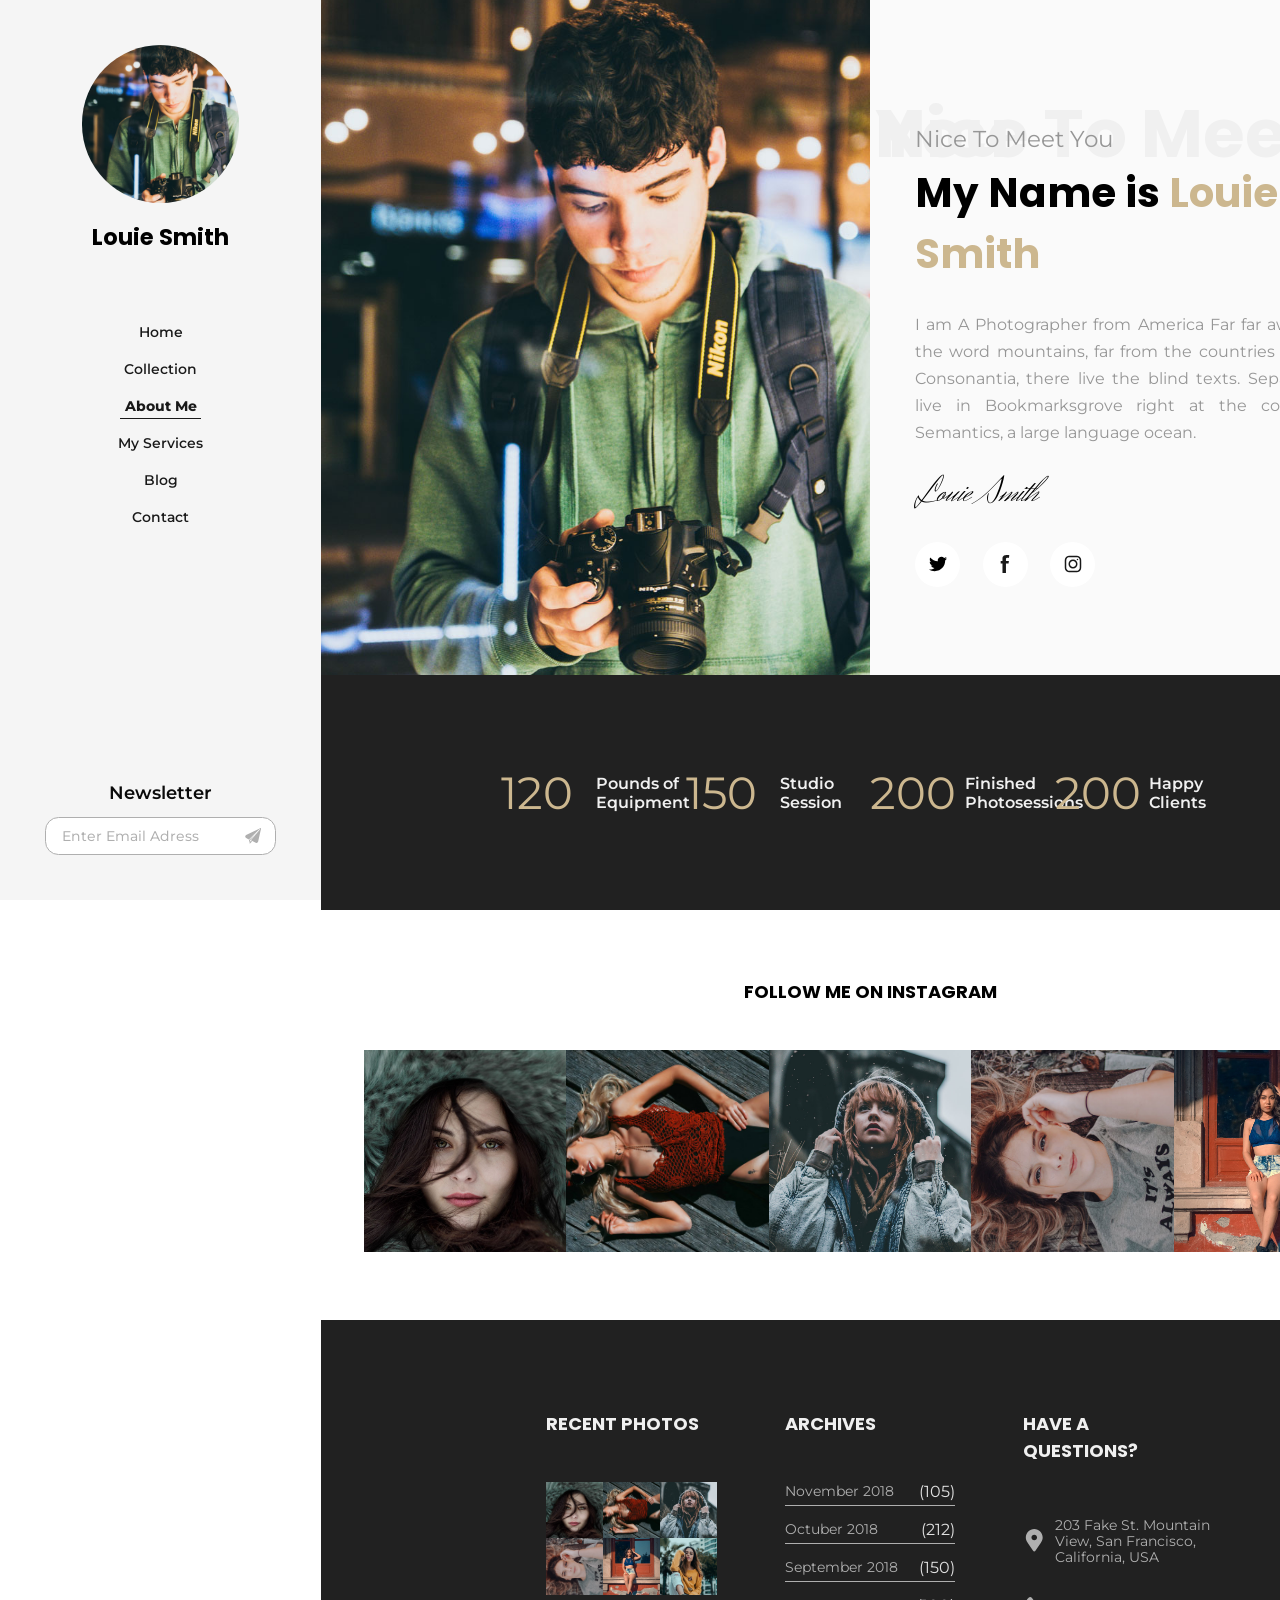
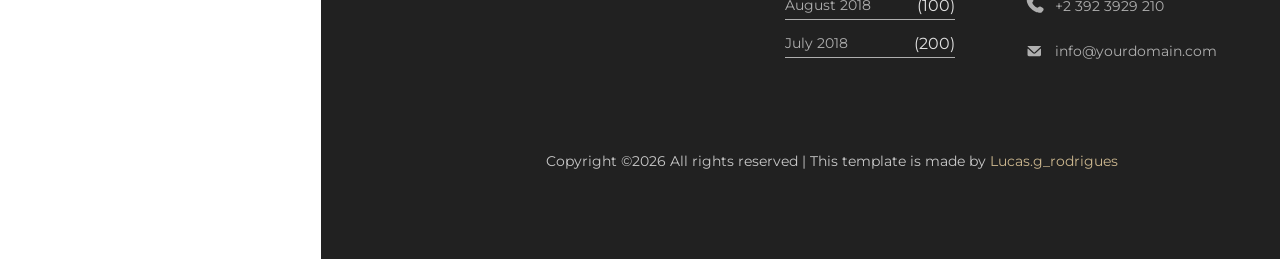
==== about.html @ 93f26b0f "Add files via upload" ====
<!DOCTYPE html>
<html lang="en">

<head>
    <meta charset="UTF-8">
    <meta name="viewport" content="width=device-width, initial-scale=1.0">
    <title>Louie Smith</title>

    <link rel="stylesheet" href="style.css">

    <link rel="preconnect" href="https://fonts.googleapis.com">
    <link rel="preconnect" href="https://fonts.gstatic.com" crossorigin>
    <link
        href="https://fonts.googleapis.com/css2?family=Herr+Von+Muellerhoff&family=Inter:ital,opsz,wght@0,14..32,100..900;1,14..32,100..900&family=Montserrat:ital,wght@0,100..900;1,100..900&family=Playfair+Display:ital,wght@0,400..900;1,400..900&family=Roboto+Mono:ital,wght@0,100..700;1,100..700&family=Roboto:ital,wght@0,100..900;1,100..900&display=swap"
        rel="stylesheet">

    <link rel="preconnect" href="https://fonts.googleapis.com">
    <link rel="preconnect" href="https://fonts.gstatic.com" crossorigin>
    <link
        href="https://fonts.googleapis.com/css2?family=Herr+Von+Muellerhoff&family=Inter:ital,opsz,wght@0,14..32,100..900;1,14..32,100..900&family=Montserrat:ital,wght@0,100..900;1,100..900&family=Playfair+Display:ital,wght@0,400..900;1,400..900&family=Poppins:ital,wght@0,100;0,200;0,300;0,400;0,500;0,600;0,700;0,800;0,900;1,100;1,200;1,300;1,400;1,500;1,600;1,700;1,800;1,900&family=Roboto+Mono:ital,wght@0,100..700;1,100..700&family=Roboto:ital,wght@0,100..900;1,100..900&display=swap"
        rel="stylesheet">
</head>

<body>
    <nav>
        <ul>
            <li>
                <a href="">
                    <img src="img/author.jpg" alt="">
                </a>
            </li>
            <li>
                <a href="">
                    <h1>
                        Louie Smith
                    </h1>
                </a>
            </li>
        </ul>

        <ul>
            <li>
                <a href="index.html">
                    <h3>
                        Home
                    </h3>
                </a>
            </li>
            <li>
                <a href="collection.html">
                    <h3>
                        Collection
                    </h3>
                </a>
            </li>
            <li>
                <a href="about.html">
                    <h3 id="currentPage">
                        About Me
                    </h3>
                </a>
            </li>
            <li>
                <a href="services.html">
                    <h3>
                        My Services
                    </h3>
                </a>
            </li>
            <li>
                <a href="blog.html">
                    <h3>
                        Blog
                    </h3>
                </a>
            </li>
            <li>
                <a href="contact.html">
                    <h3>
                        Contact
                    </h3>
                </a>
            </li>
        </ul>

        <ul>
            <li>
                <a href="">
                    <h2>
                        Newsletter
                    </h2>
                </a>
            </li>
            <li>
                <form>
                    <input type="email" placeholder="Enter Email Adress" required>
                    <button>
                        <svg version="1.1" id="Uploaded to svgrepo.com" xmlns="http://www.w3.org/2000/svg"
                            xmlns:xlink="http://www.w3.org/1999/xlink" width="800px" height="800px" viewBox="0 0 32 32"
                            xml:space="preserve">
                            <path d="M10.774,23.619l-1.625,5.691C9.06,29.164,9,28.992,9,28.794v-5.57l13.09-12.793L10.774,23.619z
	 M10.017,29.786c0.243-0.002,0.489-0.084,0.69-0.285l3.638-3.639l-2.772-1.386L10.017,29.786z M28.835,2.009L3.802,14.326
	c-2.226,1.095-2.236,4.266-0.017,5.375l4.89,2.445L27.464,3.79c0.204-0.199,0.516-0.234,0.759-0.086
	c0.326,0.2,0.396,0.644,0.147,0.935l-16.3,18.976l8.84,4.4c1.746,0.873,3.848-0.128,4.27-2.034l5.071-22.858
	C30.435,2.304,29.588,1.639,28.835,2.009z" />
                        </svg>
                    </button>
                </form>
            </li>
        </ul>
    </nav>

    <main>
        <section class="bannerVariant3">
            <div>
                <figure>
                    <img src="img/author.jpg" alt="">
                </figure>
            </div>

            <div>
                <h1>
                    Nice To Meet You
                </h1>

                <h2>
                    Nice To Meet You
                </h2>

                <h1>
                    My Name is <span>Louie Smith</span>
                </h1>

                <h3>
                    I am A Photographer from America Far far away, behind the word mountains, far from the countries
                    Vokalia and Consonantia, there live the blind texts. Separated they live in Bookmarksgrove right at
                    the coast of the Semantics, a large language ocean.
                </h3>

                <h6>
                    Louie Smith
                </h6>

                <div>
                    <a href="">
                        <svg width="800px" height="800px" viewBox="0 -2 20 20" version="1.1"
                            xmlns="http://www.w3.org/2000/svg" xmlns:xlink="http://www.w3.org/1999/xlink">

                            <title>twitter [#154]</title>
                            <desc>Created with Sketch.</desc>
                            <defs>

                            </defs>
                            <g id="Page-1" stroke="none" stroke-width="1" fill-rule="evenodd">
                                <g id="Dribbble-Light-Preview" transform="translate(-60.000000, -7521.000000)"
                                    fill="#000000">
                                    <g id="icons" transform="translate(56.000000, 160.000000)">
                                        <path
                                            d="M10.29,7377 C17.837,7377 21.965,7370.84365 21.965,7365.50546 C21.965,7365.33021 21.965,7365.15595 21.953,7364.98267 C22.756,7364.41163 23.449,7363.70276 24,7362.8915 C23.252,7363.21837 22.457,7363.433 21.644,7363.52751 C22.5,7363.02244 23.141,7362.2289 23.448,7361.2926 C22.642,7361.76321 21.761,7362.095 20.842,7362.27321 C19.288,7360.64674 16.689,7360.56798 15.036,7362.09796 C13.971,7363.08447 13.518,7364.55538 13.849,7365.95835 C10.55,7365.79492 7.476,7364.261 5.392,7361.73762 C4.303,7363.58363 4.86,7365.94457 6.663,7367.12996 C6.01,7367.11125 5.371,7366.93797 4.8,7366.62489 L4.8,7366.67608 C4.801,7368.5989 6.178,7370.2549 8.092,7370.63591 C7.488,7370.79836 6.854,7370.82199 6.24,7370.70483 C6.777,7372.35099 8.318,7373.47829 10.073,7373.51078 C8.62,7374.63513 6.825,7375.24554 4.977,7375.24358 C4.651,7375.24259 4.325,7375.22388 4,7375.18549 C5.877,7376.37088 8.06,7377 10.29,7376.99705"
                                            id="twitter-[#154]">

                                        </path>
                                    </g>
                                </g>
                            </g>
                        </svg>
                    </a>
                    <a href="">
                        <svg fill="#000000" version="1.1" xmlns="http://www.w3.org/2000/svg"
                            xmlns:xlink="http://www.w3.org/1999/xlink" width="800px" height="800px"
                            viewBox="0 0 512 512" xml:space="preserve">

                            <g id="7935ec95c421cee6d86eb22ecd11b7e3">

                                <path style="display: inline;" d="M283.122,122.174c0,5.24,0,22.319,0,46.583h83.424l-9.045,74.367h-74.379
		c0,114.688,0,268.375,0,268.375h-98.726c0,0,0-151.653,0-268.375h-51.443v-74.367h51.443c0-29.492,0-50.463,0-56.302
		c0-27.82-2.096-41.02,9.725-62.578C205.948,28.32,239.308-0.174,297.007,0.512c57.713,0.711,82.04,6.263,82.04,6.263
		l-12.501,79.257c0,0-36.853-9.731-54.942-6.263C293.539,83.238,283.122,94.366,283.122,122.174z">

                                </path>

                            </g>

                        </svg>
                    </a>
                    <a href="">
                        <svg width="800px" height="800px" viewBox="0 0 24 24" xmlns="http://www.w3.org/2000/svg">
                            <path fill-rule="evenodd" clip-rule="evenodd"
                                d="M12 18C15.3137 18 18 15.3137 18 12C18 8.68629 15.3137 6 12 6C8.68629 6 6 8.68629 6 12C6 15.3137 8.68629 18 12 18ZM12 16C14.2091 16 16 14.2091 16 12C16 9.79086 14.2091 8 12 8C9.79086 8 8 9.79086 8 12C8 14.2091 9.79086 16 12 16Z" />
                            <path
                                d="M18 5C17.4477 5 17 5.44772 17 6C17 6.55228 17.4477 7 18 7C18.5523 7 19 6.55228 19 6C19 5.44772 18.5523 5 18 5Z" />
                            <path fill-rule="evenodd" clip-rule="evenodd"
                                d="M1.65396 4.27606C1 5.55953 1 7.23969 1 10.6V13.4C1 16.7603 1 18.4405 1.65396 19.7239C2.2292 20.8529 3.14708 21.7708 4.27606 22.346C5.55953 23 7.23969 23 10.6 23H13.4C16.7603 23 18.4405 23 19.7239 22.346C20.8529 21.7708 21.7708 20.8529 22.346 19.7239C23 18.4405 23 16.7603 23 13.4V10.6C23 7.23969 23 5.55953 22.346 4.27606C21.7708 3.14708 20.8529 2.2292 19.7239 1.65396C18.4405 1 16.7603 1 13.4 1H10.6C7.23969 1 5.55953 1 4.27606 1.65396C3.14708 2.2292 2.2292 3.14708 1.65396 4.27606ZM13.4 3H10.6C8.88684 3 7.72225 3.00156 6.82208 3.0751C5.94524 3.14674 5.49684 3.27659 5.18404 3.43597C4.43139 3.81947 3.81947 4.43139 3.43597 5.18404C3.27659 5.49684 3.14674 5.94524 3.0751 6.82208C3.00156 7.72225 3 8.88684 3 10.6V13.4C3 15.1132 3.00156 16.2777 3.0751 17.1779C3.14674 18.0548 3.27659 18.5032 3.43597 18.816C3.81947 19.5686 4.43139 20.1805 5.18404 20.564C5.49684 20.7234 5.94524 20.8533 6.82208 20.9249C7.72225 20.9984 8.88684 21 10.6 21H13.4C15.1132 21 16.2777 20.9984 17.1779 20.9249C18.0548 20.8533 18.5032 20.7234 18.816 20.564C19.5686 20.1805 20.1805 19.5686 20.564 18.816C20.7234 18.5032 20.8533 18.0548 20.9249 17.1779C20.9984 16.2777 21 15.1132 21 13.4V10.6C21 8.88684 20.9984 7.72225 20.9249 6.82208C20.8533 5.94524 20.7234 5.49684 20.564 5.18404C20.1805 4.43139 19.5686 3.81947 18.816 3.43597C18.5032 3.27659 18.0548 3.14674 17.1779 3.0751C16.2777 3.00156 15.1132 3 13.4 3Z" />
                        </svg>
                    </a>
                </div>
            </div>
        </section>

        <section class="numbers">
            <div>
                <div class="container-contador">
                    <span class="numero-animado1"></span>
                </div>
                <h2>
                    Pounds of Equipment
                </h2>
            </div>

            <div>
                <div class="container-contador">
                    <span class="numero-animado2"></span>
                </div>
                <h2>
                    Studio Session
                </h2>
            </div>

            <div>
                <div class="container-contador">
                    <span class="numero-animado3"></span>
                </div>
                <h2>
                    Finished Photosessions
                </h2>
            </div>

            <div>
                <div class="container-contador">
                    <span class="numero-animado4"></span>
                </div>
                <h2>
                    Happy Clients
                </h2>
            </div>
        </section>

        <section class="follow">
            <h1>
                follow me on instagram
            </h1>
            <div>
                <a href="">
                    <img src="img/image_1.jpg" alt="">
                    <svg width="800px" height="800px" viewBox="0 0 24 24" xmlns="http://www.w3.org/2000/svg">
                        <path fill-rule="evenodd" clip-rule="evenodd"
                            d="M12 18C15.3137 18 18 15.3137 18 12C18 8.68629 15.3137 6 12 6C8.68629 6 6 8.68629 6 12C6 15.3137 8.68629 18 12 18ZM12 16C14.2091 16 16 14.2091 16 12C16 9.79086 14.2091 8 12 8C9.79086 8 8 9.79086 8 12C8 14.2091 9.79086 16 12 16Z" />
                        <path
                            d="M18 5C17.4477 5 17 5.44772 17 6C17 6.55228 17.4477 7 18 7C18.5523 7 19 6.55228 19 6C19 5.44772 18.5523 5 18 5Z" />
                        <path fill-rule="evenodd" clip-rule="evenodd"
                            d="M1.65396 4.27606C1 5.55953 1 7.23969 1 10.6V13.4C1 16.7603 1 18.4405 1.65396 19.7239C2.2292 20.8529 3.14708 21.7708 4.27606 22.346C5.55953 23 7.23969 23 10.6 23H13.4C16.7603 23 18.4405 23 19.7239 22.346C20.8529 21.7708 21.7708 20.8529 22.346 19.7239C23 18.4405 23 16.7603 23 13.4V10.6C23 7.23969 23 5.55953 22.346 4.27606C21.7708 3.14708 20.8529 2.2292 19.7239 1.65396C18.4405 1 16.7603 1 13.4 1H10.6C7.23969 1 5.55953 1 4.27606 1.65396C3.14708 2.2292 2.2292 3.14708 1.65396 4.27606ZM13.4 3H10.6C8.88684 3 7.72225 3.00156 6.82208 3.0751C5.94524 3.14674 5.49684 3.27659 5.18404 3.43597C4.43139 3.81947 3.81947 4.43139 3.43597 5.18404C3.27659 5.49684 3.14674 5.94524 3.0751 6.82208C3.00156 7.72225 3 8.88684 3 10.6V13.4C3 15.1132 3.00156 16.2777 3.0751 17.1779C3.14674 18.0548 3.27659 18.5032 3.43597 18.816C3.81947 19.5686 4.43139 20.1805 5.18404 20.564C5.49684 20.7234 5.94524 20.8533 6.82208 20.9249C7.72225 20.9984 8.88684 21 10.6 21H13.4C15.1132 21 16.2777 20.9984 17.1779 20.9249C18.0548 20.8533 18.5032 20.7234 18.816 20.564C19.5686 20.1805 20.1805 19.5686 20.564 18.816C20.7234 18.5032 20.8533 18.0548 20.9249 17.1779C20.9984 16.2777 21 15.1132 21 13.4V10.6C21 8.88684 20.9984 7.72225 20.9249 6.82208C20.8533 5.94524 20.7234 5.49684 20.564 5.18404C20.1805 4.43139 19.5686 3.81947 18.816 3.43597C18.5032 3.27659 18.0548 3.14674 17.1779 3.0751C16.2777 3.00156 15.1132 3 13.4 3Z" />
                    </svg>
                </a>
                <a href="">
                    <img src="img/image_2.jpg" alt="">
                    <svg width="800px" height="800px" viewBox="0 0 24 24" xmlns="http://www.w3.org/2000/svg">
                        <path fill-rule="evenodd" clip-rule="evenodd"
                            d="M12 18C15.3137 18 18 15.3137 18 12C18 8.68629 15.3137 6 12 6C8.68629 6 6 8.68629 6 12C6 15.3137 8.68629 18 12 18ZM12 16C14.2091 16 16 14.2091 16 12C16 9.79086 14.2091 8 12 8C9.79086 8 8 9.79086 8 12C8 14.2091 9.79086 16 12 16Z" />
                        <path
                            d="M18 5C17.4477 5 17 5.44772 17 6C17 6.55228 17.4477 7 18 7C18.5523 7 19 6.55228 19 6C19 5.44772 18.5523 5 18 5Z" />
                        <path fill-rule="evenodd" clip-rule="evenodd"
                            d="M1.65396 4.27606C1 5.55953 1 7.23969 1 10.6V13.4C1 16.7603 1 18.4405 1.65396 19.7239C2.2292 20.8529 3.14708 21.7708 4.27606 22.346C5.55953 23 7.23969 23 10.6 23H13.4C16.7603 23 18.4405 23 19.7239 22.346C20.8529 21.7708 21.7708 20.8529 22.346 19.7239C23 18.4405 23 16.7603 23 13.4V10.6C23 7.23969 23 5.55953 22.346 4.27606C21.7708 3.14708 20.8529 2.2292 19.7239 1.65396C18.4405 1 16.7603 1 13.4 1H10.6C7.23969 1 5.55953 1 4.27606 1.65396C3.14708 2.2292 2.2292 3.14708 1.65396 4.27606ZM13.4 3H10.6C8.88684 3 7.72225 3.00156 6.82208 3.0751C5.94524 3.14674 5.49684 3.27659 5.18404 3.43597C4.43139 3.81947 3.81947 4.43139 3.43597 5.18404C3.27659 5.49684 3.14674 5.94524 3.0751 6.82208C3.00156 7.72225 3 8.88684 3 10.6V13.4C3 15.1132 3.00156 16.2777 3.0751 17.1779C3.14674 18.0548 3.27659 18.5032 3.43597 18.816C3.81947 19.5686 4.43139 20.1805 5.18404 20.564C5.49684 20.7234 5.94524 20.8533 6.82208 20.9249C7.72225 20.9984 8.88684 21 10.6 21H13.4C15.1132 21 16.2777 20.9984 17.1779 20.9249C18.0548 20.8533 18.5032 20.7234 18.816 20.564C19.5686 20.1805 20.1805 19.5686 20.564 18.816C20.7234 18.5032 20.8533 18.0548 20.9249 17.1779C20.9984 16.2777 21 15.1132 21 13.4V10.6C21 8.88684 20.9984 7.72225 20.9249 6.82208C20.8533 5.94524 20.7234 5.49684 20.564 5.18404C20.1805 4.43139 19.5686 3.81947 18.816 3.43597C18.5032 3.27659 18.0548 3.14674 17.1779 3.0751C16.2777 3.00156 15.1132 3 13.4 3Z" />
                    </svg>
                </a>
                <a href="">
                    <img src="img/image_3.jpg" alt="">
                    <svg width="800px" height="800px" viewBox="0 0 24 24" xmlns="http://www.w3.org/2000/svg">
                        <path fill-rule="evenodd" clip-rule="evenodd"
                            d="M12 18C15.3137 18 18 15.3137 18 12C18 8.68629 15.3137 6 12 6C8.68629 6 6 8.68629 6 12C6 15.3137 8.68629 18 12 18ZM12 16C14.2091 16 16 14.2091 16 12C16 9.79086 14.2091 8 12 8C9.79086 8 8 9.79086 8 12C8 14.2091 9.79086 16 12 16Z" />
                        <path
                            d="M18 5C17.4477 5 17 5.44772 17 6C17 6.55228 17.4477 7 18 7C18.5523 7 19 6.55228 19 6C19 5.44772 18.5523 5 18 5Z" />
                        <path fill-rule="evenodd" clip-rule="evenodd"
                            d="M1.65396 4.27606C1 5.55953 1 7.23969 1 10.6V13.4C1 16.7603 1 18.4405 1.65396 19.7239C2.2292 20.8529 3.14708 21.7708 4.27606 22.346C5.55953 23 7.23969 23 10.6 23H13.4C16.7603 23 18.4405 23 19.7239 22.346C20.8529 21.7708 21.7708 20.8529 22.346 19.7239C23 18.4405 23 16.7603 23 13.4V10.6C23 7.23969 23 5.55953 22.346 4.27606C21.7708 3.14708 20.8529 2.2292 19.7239 1.65396C18.4405 1 16.7603 1 13.4 1H10.6C7.23969 1 5.55953 1 4.27606 1.65396C3.14708 2.2292 2.2292 3.14708 1.65396 4.27606ZM13.4 3H10.6C8.88684 3 7.72225 3.00156 6.82208 3.0751C5.94524 3.14674 5.49684 3.27659 5.18404 3.43597C4.43139 3.81947 3.81947 4.43139 3.43597 5.18404C3.27659 5.49684 3.14674 5.94524 3.0751 6.82208C3.00156 7.72225 3 8.88684 3 10.6V13.4C3 15.1132 3.00156 16.2777 3.0751 17.1779C3.14674 18.0548 3.27659 18.5032 3.43597 18.816C3.81947 19.5686 4.43139 20.1805 5.18404 20.564C5.49684 20.7234 5.94524 20.8533 6.82208 20.9249C7.72225 20.9984 8.88684 21 10.6 21H13.4C15.1132 21 16.2777 20.9984 17.1779 20.9249C18.0548 20.8533 18.5032 20.7234 18.816 20.564C19.5686 20.1805 20.1805 19.5686 20.564 18.816C20.7234 18.5032 20.8533 18.0548 20.9249 17.1779C20.9984 16.2777 21 15.1132 21 13.4V10.6C21 8.88684 20.9984 7.72225 20.9249 6.82208C20.8533 5.94524 20.7234 5.49684 20.564 5.18404C20.1805 4.43139 19.5686 3.81947 18.816 3.43597C18.5032 3.27659 18.0548 3.14674 17.1779 3.0751C16.2777 3.00156 15.1132 3 13.4 3Z" />
                    </svg>
                </a>
                <a href="">
                    <img src="img/image_4.jpg" alt="">
                    <svg width="800px" height="800px" viewBox="0 0 24 24" xmlns="http://www.w3.org/2000/svg">
                        <path fill-rule="evenodd" clip-rule="evenodd"
                            d="M12 18C15.3137 18 18 15.3137 18 12C18 8.68629 15.3137 6 12 6C8.68629 6 6 8.68629 6 12C6 15.3137 8.68629 18 12 18ZM12 16C14.2091 16 16 14.2091 16 12C16 9.79086 14.2091 8 12 8C9.79086 8 8 9.79086 8 12C8 14.2091 9.79086 16 12 16Z" />
                        <path
                            d="M18 5C17.4477 5 17 5.44772 17 6C17 6.55228 17.4477 7 18 7C18.5523 7 19 6.55228 19 6C19 5.44772 18.5523 5 18 5Z" />
                        <path fill-rule="evenodd" clip-rule="evenodd"
                            d="M1.65396 4.27606C1 5.55953 1 7.23969 1 10.6V13.4C1 16.7603 1 18.4405 1.65396 19.7239C2.2292 20.8529 3.14708 21.7708 4.27606 22.346C5.55953 23 7.23969 23 10.6 23H13.4C16.7603 23 18.4405 23 19.7239 22.346C20.8529 21.7708 21.7708 20.8529 22.346 19.7239C23 18.4405 23 16.7603 23 13.4V10.6C23 7.23969 23 5.55953 22.346 4.27606C21.7708 3.14708 20.8529 2.2292 19.7239 1.65396C18.4405 1 16.7603 1 13.4 1H10.6C7.23969 1 5.55953 1 4.27606 1.65396C3.14708 2.2292 2.2292 3.14708 1.65396 4.27606ZM13.4 3H10.6C8.88684 3 7.72225 3.00156 6.82208 3.0751C5.94524 3.14674 5.49684 3.27659 5.18404 3.43597C4.43139 3.81947 3.81947 4.43139 3.43597 5.18404C3.27659 5.49684 3.14674 5.94524 3.0751 6.82208C3.00156 7.72225 3 8.88684 3 10.6V13.4C3 15.1132 3.00156 16.2777 3.0751 17.1779C3.14674 18.0548 3.27659 18.5032 3.43597 18.816C3.81947 19.5686 4.43139 20.1805 5.18404 20.564C5.49684 20.7234 5.94524 20.8533 6.82208 20.9249C7.72225 20.9984 8.88684 21 10.6 21H13.4C15.1132 21 16.2777 20.9984 17.1779 20.9249C18.0548 20.8533 18.5032 20.7234 18.816 20.564C19.5686 20.1805 20.1805 19.5686 20.564 18.816C20.7234 18.5032 20.8533 18.0548 20.9249 17.1779C20.9984 16.2777 21 15.1132 21 13.4V10.6C21 8.88684 20.9984 7.72225 20.9249 6.82208C20.8533 5.94524 20.7234 5.49684 20.564 5.18404C20.1805 4.43139 19.5686 3.81947 18.816 3.43597C18.5032 3.27659 18.0548 3.14674 17.1779 3.0751C16.2777 3.00156 15.1132 3 13.4 3Z" />
                    </svg>
                </a>
                <a href="">
                    <img src="img/image_5.jpg" alt="">
                    <svg width="800px" height="800px" viewBox="0 0 24 24" xmlns="http://www.w3.org/2000/svg">
                        <path fill-rule="evenodd" clip-rule="evenodd"
                            d="M12 18C15.3137 18 18 15.3137 18 12C18 8.68629 15.3137 6 12 6C8.68629 6 6 8.68629 6 12C6 15.3137 8.68629 18 12 18ZM12 16C14.2091 16 16 14.2091 16 12C16 9.79086 14.2091 8 12 8C9.79086 8 8 9.79086 8 12C8 14.2091 9.79086 16 12 16Z" />
                        <path
                            d="M18 5C17.4477 5 17 5.44772 17 6C17 6.55228 17.4477 7 18 7C18.5523 7 19 6.55228 19 6C19 5.44772 18.5523 5 18 5Z" />
                        <path fill-rule="evenodd" clip-rule="evenodd"
                            d="M1.65396 4.27606C1 5.55953 1 7.23969 1 10.6V13.4C1 16.7603 1 18.4405 1.65396 19.7239C2.2292 20.8529 3.14708 21.7708 4.27606 22.346C5.55953 23 7.23969 23 10.6 23H13.4C16.7603 23 18.4405 23 19.7239 22.346C20.8529 21.7708 21.7708 20.8529 22.346 19.7239C23 18.4405 23 16.7603 23 13.4V10.6C23 7.23969 23 5.55953 22.346 4.27606C21.7708 3.14708 20.8529 2.2292 19.7239 1.65396C18.4405 1 16.7603 1 13.4 1H10.6C7.23969 1 5.55953 1 4.27606 1.65396C3.14708 2.2292 2.2292 3.14708 1.65396 4.27606ZM13.4 3H10.6C8.88684 3 7.72225 3.00156 6.82208 3.0751C5.94524 3.14674 5.49684 3.27659 5.18404 3.43597C4.43139 3.81947 3.81947 4.43139 3.43597 5.18404C3.27659 5.49684 3.14674 5.94524 3.0751 6.82208C3.00156 7.72225 3 8.88684 3 10.6V13.4C3 15.1132 3.00156 16.2777 3.0751 17.1779C3.14674 18.0548 3.27659 18.5032 3.43597 18.816C3.81947 19.5686 4.43139 20.1805 5.18404 20.564C5.49684 20.7234 5.94524 20.8533 6.82208 20.9249C7.72225 20.9984 8.88684 21 10.6 21H13.4C15.1132 21 16.2777 20.9984 17.1779 20.9249C18.0548 20.8533 18.5032 20.7234 18.816 20.564C19.5686 20.1805 20.1805 19.5686 20.564 18.816C20.7234 18.5032 20.8533 18.0548 20.9249 17.1779C20.9984 16.2777 21 15.1132 21 13.4V10.6C21 8.88684 20.9984 7.72225 20.9249 6.82208C20.8533 5.94524 20.7234 5.49684 20.564 5.18404C20.1805 4.43139 19.5686 3.81947 18.816 3.43597C18.5032 3.27659 18.0548 3.14674 17.1779 3.0751C16.2777 3.00156 15.1132 3 13.4 3Z" />
                    </svg>
                </a>
            </div>
        </section>

        <footer>
            <div>
                <h1>
                    Recent Photos
                </h1>
                <div>
                    <img src="img/image_1.jpg" alt="">
                    <img src="img/image_2.jpg" alt="">
                    <img src="img/image_3.jpg" alt="">
                    <img src="img/image_4.jpg" alt="">
                    <img src="img/image_5.jpg" alt="">
                    <img src="img/image_6.jpg" alt="">
                </div>
            </div>

            <div>
                <h1>
                    Archives
                </h1>

                <div>
                    <dl>
                        <dt>
                            <h2>November 2018</h2>
                        </dt>
                        <dd>
                            <h3>(105)</h3>
                        </dd>
                    </dl>
                    <dl>
                        <dt>
                            <h2>Octuber 2018</h2>
                        </dt>
                        <dd>
                            <h3>(212)</h3>
                        </dd>
                    </dl>
                    <dl>
                        <dt>
                            <h2>September 2018</h2>
                        </dt>
                        <dd>
                            <h3>(150)</h3>
                        </dd>
                    </dl>
                    <dl>
                        <dt>
                            <h2>August 2018</h2>
                        </dt>
                        <dd>
                            <h3>(100)</h3>
                        </dd>
                    </dl>
                    <dl>
                        <dt>
                            <h2>July 2018</h2>
                        </dt>
                        <dd>
                            <h3>(200)</h3>
                        </dd>
                    </dl>
                </div>
            </div>

            <div>
                <h1>
                    Have a Questions?
                </h1>

                <div>
                    <dl>
                        <dt>
                            <svg version="1.0" id="Layer_1" xmlns="http://www.w3.org/2000/svg"
                                xmlns:xlink="http://www.w3.org/1999/xlink" width="800px" height="800px"
                                viewBox="0 0 64 64" enable-background="new 0 0 64 64" xml:space="preserve">
                                <path d="M32,0C18.746,0,8,10.746,8,24c0,5.219,1.711,10.008,4.555,13.93c0.051,0.094,0.059,0.199,0.117,0.289l16,24
	C29.414,63.332,30.664,64,32,64s2.586-0.668,3.328-1.781l16-24c0.059-0.09,0.066-0.195,0.117-0.289C54.289,34.008,56,29.219,56,24
	C56,10.746,45.254,0,32,0z M32,32c-4.418,0-8-3.582-8-8s3.582-8,8-8s8,3.582,8,8S36.418,32,32,32z" />
                            </svg>
                        </dt>
                        <dd>
                            <h2>203 Fake St. Mountain View, San Francisco, California, USA</h2>
                        </dd>
                    </dl>
                    <dl>
                        <dt>
                            <svg width="800px" height="800px" viewBox="0 0 24 24" xmlns="http://www.w3.org/2000/svg">
                                <path
                                    d="M16.5562 12.9062L16.1007 13.359C16.1007 13.359 15.0181 14.4355 12.0631 11.4972C9.10812 8.55901 10.1907 7.48257 10.1907 7.48257L10.4775 7.19738C11.1841 6.49484 11.2507 5.36691 10.6342 4.54348L9.37326 2.85908C8.61028 1.83992 7.13596 1.70529 6.26145 2.57483L4.69185 4.13552C4.25823 4.56668 3.96765 5.12559 4.00289 5.74561C4.09304 7.33182 4.81071 10.7447 8.81536 14.7266C13.0621 18.9492 17.0468 19.117 18.6763 18.9651C19.1917 18.9171 19.6399 18.6546 20.0011 18.2954L21.4217 16.883C22.3806 15.9295 22.1102 14.2949 20.8833 13.628L18.9728 12.5894C18.1672 12.1515 17.1858 12.2801 16.5562 12.9062Z" />
                            </svg>
                        </dt>
                        <dd>
                            <h2>+2 392 3929 210</h2>
                        </dd>
                    </dl>
                    <dl>
                        <dt>
                            <svg xmlns="http://www.w3.org/2000/svg" width="100" height="100" viewBox="0 0 100 100"
                                xml:space="preserve">

                                <g>
                                    <g>
                                        <path
                                            d="M48.7,55c0.8,0.7,1.9,0.7,2.7,0l28.3-26.2c0.5-1,0.4-2.6-1.6-2.6l-56,0.1c-1.5,0-2.7,1.4-1.6,2.6L48.7,55z" />
                                    </g>
                                    <g>
                                        <path d="M80,40c0-1.3-1.6-2-2.5-1.1l-22,20.4c-1.5,1.4-3.4,2.1-5.4,2.1s-3.9-0.7-5.4-2.1L22.6,38.9
			c-1-0.9-2.5-0.2-2.5,1.1c0,7.9,0,26,0,26c0,3.3,2.7,6,6,6h48c3.3,0,6-2.7,6-6C80,66,80,48,80,40z" />
                                    </g>
                                </g>
                            </svg>
                        </dt>
                        <dd>
                            <h2>info@yourdomain.com</h2>
                        </dd>
                    </dl>
                </div>
            </div>
            <div>
                <h2>Copyright ©2026 All rights reserved | This template is made by <a href="">Lucas.g_rodrigues</a></h2>
            </div>
        </footer>
    </main>
</body>

</html>
---- style.css ----
* {
    margin: 0;
}

body {
    display: flex;
}

h1 {
    font-family: "Poppins", sans-serif;
    color: black;
    font-weight: 650;
    user-select: none;
}

h2 {
    font-family: "Montserrat", sans-serif;
    color: rgb(10, 10, 10);
    font-weight: 600;
    user-select: none;
}

input,
textarea {
    font-family: "Montserrat", sans-serif;
    color: rgb(10, 10, 10);
    font-weight: 450;
    user-select: none;
}

h3 {
    font-family: "Montserrat", sans-serif;
    color: rgb(25, 25, 25);
    font-weight: 550;
    user-select: none;
}

h6 {
    font-family: "Herr Von Muellerhoff", cursive;
    user-select: none;
}

a {
    text-decoration: none;
    user-select: none;
}

.currentPage {
    border-bottom: 0.1vh solid rgb(25, 25, 25, 1);
}

.bannerVariant2 {
    background-color: rgb(204, 183, 143);
    padding: 7.5vh 45vh;
}

.bannerVariant2>div {
    display: flex;
    gap: 2.5vh;
}

.bannerVariant2 h1 {
    font-size: 5vh;
    animation: fadeInBannerVariant2H1 2s forwards;
    opacity: 0;
    transform: translateY(2.5vh);
}

@keyframes fadeInBannerVariant2H1 {
    to {
        opacity: 1;
        transform: translateY(0);
    }
}

.bannerVariant2 h1:nth-child(1) {
    animation-delay: 0s;
}

.bannerVariant2 h2 {
    font-size: 1.5vh;
    font-weight: 450;
    color: rgb(75, 75, 75);
}

.bannerVariant2 a {
    animation: fadeInBannerVariant2a 2s forwards;
    opacity: 0;
    transform: translateY(1vh);
}

@keyframes fadeInBannerVariant2a {
    to {
        opacity: 1;
        transform: translateY(0);
    }
}

.bannerVariant2 a:nth-child(1) {
    animation-delay: 1s;
}

.bannerVariant2 a:nth-child(2) {
    animation-delay: 1.25s;
}

.bannerVariant2 .currentPage {
    color: rgb(25, 25, 25);
    font-weight: 600;
    padding-bottom: 0.25vh;
}

.bannerVariant3 {
    display: flex;
    height: 75vh;
}

.bannerVariant3>div {
    height: 100%;
    width: 50%;
}

.bannerVariant3>div:first-child figure {
    height: 100%;
    width: 100%;
}

.bannerVariant3>div:first-child img {
    height: 100%;
    width: 100%;
    object-fit: cover;
    object-position: center;
}

.bannerVariant3>div:last-child {
    display: flex;
    flex-direction: column;
    justify-content: center;
    box-sizing: border-box;
    background-color: rgb(250, 250, 250);
    padding: 5vh;
}

.bannerVariant3>div:last-child h1 {
    font-size: 4.5vh;
    margin: 1vh 0 3vh 0;
}

.bannerVariant3>div:last-child h1 span {
    color: rgb(204, 183, 143);
}

.bannerVariant3>div:last-child h1:first-child {
    line-height: 0;
    position: relative;
    top: 4vh;
    left: -4.5vh;
    color: rgb(240, 240, 240);
    font-size: 7.5vh;
    animation: fadeInDecoTittle 1.5s forwards;
}

.bannerVariant3>div:last-child h2 {
    color: rgb(150, 150, 150);
    font-weight: 400;
    font-size: 2.5vh;
    z-index: 1;
}

.bannerVariant3>div:last-child h3 {
    color: rgb(150, 150, 150);
    font-weight: 400;
    font-size: 1.75vh;
    line-height: 3vh;
    text-align: justify;
    hyphens: auto;
}

.bannerVariant3>div:last-child h6 {
    font-size: 4vh;
    font-weight: 300;
    margin: 2.5vh 0;
}

.bannerVariant3>div:last-child div {
    display: flex;
    gap: 2.5vh;
}

.bannerVariant3>div:last-child a {
    padding: 1.5vh;
    border-radius: 50%;
    background-color: rgb(255, 255, 255);
    display: flex;
    justify-content: center;
    align-items: center;
    animation: fadeInIcons 1s forwards;
    opacity: 0;
    transform: translateY(2.5vh);
}

@keyframes fadeInIcons {
    from {
        opacity: 0;
        transform: translateY(2.5vh);
    }
    to {
        opacity: 1;
        transform: translateY(0);
    }
}

.bannerVariant3>div:last-child a:nth-child(2) {
    animation-delay: 0.25s;
}

.bannerVariant3>div:last-child a:nth-child(3) {
    animation-delay: 0.5s;
}

.bannerVariant3>div:last-child svg {
    fill: rgb(25, 25, 25);
    height: 2vh;
    width: 2vh;
}

.bannerVariant3>div:last-child svg {
    fill: rgb(25, 25, 25);
    height: 2vh;
    width: 2vh;
}

nav {
    width: 56vh;
    height: 100vh;
    position: sticky;
    top: 0;
    box-sizing: border-box;
    padding: 5vh;
    background-color: rgb(245, 245, 245);
    display: flex;
    flex-direction: column;
    align-items: center;
    gap: 7.5vh;
}

nav ul {
    padding: 0;
    display: flex;
    flex-direction: column;
    align-items: center;
    gap: 1.5vh;
}

nav ul:last-child {
    margin-top: auto;
}

nav li {
    width: fit-content;
    list-style: none;
}

nav h1 {
    font-size: 2.5vh;
}

nav h2 {
    font-size: 2vh;
}

nav h3 {
    font-size: 1.5vh;
    line-height: 1.5vh;
    padding: 0.5vh;
    border-bottom: 0.1vh solid rgb(25, 25, 25, 0);
    transition: 0.25s;
}

nav h3:hover {
    font-weight: 625;
}

nav h3#currentPage {
    font-weight: 750;
    border-bottom: 0.1vh solid rgb(25, 25, 25, 1);
}

nav img {
    width: 17.5vh;
    aspect-ratio: 1;
    border-radius: 100%;
    object-fit: cover;
}

nav form {
    display: flex;
    background-color: white;
    padding: 1vh 1.5vh;
    border-radius: 1.5vh;
    border: 0.1vh solid rgb(175, 175, 175);
}

nav form input {
    width: 20vh;
    background: none;
    border: none;
    font-size: 1.5vh;
}

nav form input::placeholder {
    color: rgb(175, 175, 175);
}

nav form input:focus {
    outline: none;
}

nav form button {
    background: none;
    border: none;
    padding: 0;
    display: flex;
    justify-content: center;
    align-items: center;
}

nav form svg {
    height: 2vh;
    width: 2vh;
    fill: rgb(175, 175, 175);
}

main {
    width: 100%;
    background-color: rgb(255, 255, 255);
}

.banner {
    position: relative;
    display: flex;
    height: 100vh;
}

.banner>div {
    position: relative;
    height: 100%;
    width: 50%;
}

.banner>div:first-child figure {
    position: relative;
    height: 100%;
    width: 100%;
    overflow: hidden;
    display: flex;
    align-items: end;
    display: flex;
    justify-content: center;
    align-items: end;
}

.banner>div:first-child img {
    position: absolute;
    height: 100%;
    width: 100%;
    object-fit: cover;
    object-position: center;
    opacity: 0;
    transform: scale(0.95);
    animation: fadeBannerImg 10s infinite;
}

.banner>div:first-child img:first-of-type {
    animation-delay: 0s;
}

.banner>div:first-child img:last-of-type {
    animation-delay: 5s;
}

@keyframes fadeBannerImg {
    0% {
        opacity: 0;
        transform: scale(0.95);
    }
    10% {
        opacity: 1;
        transform: scale(1);
    }
    40% {
        opacity: 1;
        transform: scale(1);
    }
    90% {
        opacity: 0;
        transform: scale(0.95);
    }
    100% {
        opacity: 0;
        transform: scale(0.95);
    }
}

.banner>div:first-child figure>div {
    display: flex;
    flex-direction: row;
    gap: 2.5vh;
    margin: 2.5vh;
    position: relative;
    z-index: 1;
}

.banner>div:first-child figure>div>div {
    width: 2vh;
    aspect-ratio: 1;
    border-radius: 50%;
    outline: 0.25vh rgb(255, 255, 255) solid;
    outline-offset: 0.25vh;
    background-color: rgb(255, 255, 255, 0.25);
    animation: fadeBannerIcon 10s infinite;
}

.banner>div:first-child figure>div>div:first-of-type  {
    animation-delay: 0s;
}

.banner>div:first-child figure>div>div:last-of-type  {
    animation-delay: 5s;
}

@keyframes fadeBannerIcon {
    0% {
        background-color: rgb(255, 255, 255, 0.25);
    }
    10% {
        background-color: rgb(255, 255, 255);
    }
    40% {
        background-color: rgb(255, 255, 255);
    }
    90% {
        background-color: rgb(255, 255, 255, 0.25);
    }
    100% {
        background-color: rgb(255, 255, 255, 0.25);
    }
}

.banner>div:last-child {
    display: flex;
    flex-direction: column;
    justify-content: center;
    box-sizing: border-box;
    background-color: rgb(250, 250, 250);
    padding: 5vh;
}

.banner>div:last-child h1 {
    font-size: 4.5vh;
    margin: 1vh 0 3vh 0;
}

.banner>div:last-child h1 span {
    color: rgb(204, 183, 143);
}

.banner>div:last-child h1:first-child {
    line-height: 0;
    position: relative;
    top: 1vh;
    left: -4.5vh;
    color: rgb(240, 240, 240);
    font-size: 7.5vh;
    margin: 0;
    animation: fadeInDecoTittle 1.5s forwards;
}

@keyframes fadeInDecoTittle {
    from {
        opacity: 0;
        transform: translateY(2.5vh);
    }
    to {
        opacity: 1;
        transform: translateY(0);
    }
}

.banner>div:last-child h2 {
    color: rgb(150, 150, 150);
    font-weight: 400;
    font-size: 2.5vh;
    z-index: 1;
}

.banner>div:last-child h3 {
    color: rgb(150, 150, 150);
    font-weight: 400;
    font-size: 1.75vh;
    line-height: 3vh;
    text-align: justify;
    hyphens: auto;
}

.banner>div:last-child h6 {
    font-size: 4vh;
    font-weight: 300;
    margin: 2.5vh 0;
}

.banner>div:last-child div {
    display: flex;
    gap: 2.5vh;
}

.banner>div:last-child a {
    padding: 1.5vh;
    border-radius: 50%;
    background-color: rgb(255, 255, 255);
    display: flex;
    justify-content: center;
    align-items: center;
    animation: fadeInIcons 1s forwards;
    opacity: 0;
    transform: translateY(2.5vh);
}

@keyframes fadeInIcons {
    from {
        opacity: 0;
        transform: translateY(2.5vh);
    }
    to {
        opacity: 1;
        transform: translateY(0);
    }
}

.banner>div:last-child a:nth-child(2) {
    animation-delay: 0.25s;
}

.banner>div:last-child a:nth-child(3) {
    animation-delay: 0.5s;
}

.banner>div:last-child svg {
    fill: rgb(25, 25, 25);
    height: 2vh;
    width: 2vh;
}

.follow {
    width: 100%;
    margin: 7.5vh 0;
    display: flex;
    flex-direction: column;
    align-items: center;
    gap: 5vh;
}

.follow h1 {
    text-transform: uppercase;
    font-size: 2vh;
}

.follow div {
    display: flex;
}

.follow a {
    display: flex;
    justify-content: center;
    align-items: center;
    animation: fadeInFollow 2s forwards;
    opacity: 0;
    transform: translateY(2.5vh);
    animation-timeline: view();
    animation-range: entry 0% cover 33%;
}

@keyframes fadeInFollow {
    to {
        opacity: 1;
        transform: translateY(0);
    }
}

.follow a:nth-child(1) {
    animation-delay: 0s;
}

.follow a:nth-child(2) {
    animation-delay: 0.5s;
}

.follow a:nth-child(3) {
    animation-delay: 1.0s;
}

.follow a:nth-child(4) {
    animation-delay: 1.5s;
}

.follow a:nth-child(5) {
    animation-delay: 2.0s;
}

.follow img {
    height: 22.5vh;
    aspect-ratio: 1;
    object-fit: cover;
    object-position: center;
}

.follow svg {
    position: absolute;
    width: 5vh;
    height: 5vh;
    padding: 7.5vh;
    background-color: rgb(0, 0, 0, 0.5);
    backdrop-filter: blur(3px);
    fill: rgb(225, 225, 225);
    opacity: 0;
    transition: 0.33s;
}

.follow a:hover svg {
    opacity: 1;
}

footer {
    background-color: rgb(33, 33, 33);
    width: 100%;
    padding: 10vh 25vh;
    box-sizing: border-box;
    display: flex;
    flex-wrap: wrap;
    justify-content: space-between;
    row-gap: 7.5vh;
}

footer>div {
    width: calc((100% - 15vh) / 3);
    display: flex;
    flex-direction: column;
    gap: 5vh;
}

footer>div h1 {
    color: rgb(240, 240, 240);
    font-size: 2vh;
    text-transform: uppercase;
}

footer>div:first-child div {
    display: flex;
    flex-wrap: wrap;
}

footer>div:first-child img {
    width: calc(100% / 3);
    aspect-ratio: 1;
    object-fit: cover;
    object-position: center;
}

footer>div:nth-child(2) div {
    display: flex;
    flex-wrap: wrap;
    flex-direction: column;
}

footer>div:nth-child(2) dl {
    display: flex;
    justify-content: space-between;
    align-items: center;
    flex-wrap: wrap;
    border-bottom: 0.1vh solid rgb(175, 175, 175);
    padding-bottom: 0.5vh;
    margin-bottom: 1.5vh;
}

footer>div:nth-child(2) h2 {
    color: rgb(175, 175, 175);
    font-size: 1.5vh;
    font-weight: 400;
}

footer>div:nth-child(2) h3 {
    color: rgb(225, 225, 225);
    font-size: 1.75vh;
    font-weight: 400;
}

footer>div:nth-child(3) div {
    display: flex;
    flex-wrap: wrap;
    flex-direction: column;
}

footer>div:nth-child(3) dl {
    display: flex;
    gap: 1vh;
    align-items: center;
    margin-bottom: 2.5vh;
}

footer>div:nth-child(3) dt,
footer>div:nth-child(3) dd {
    display: flex;
    justify-content: center;
    align-items: center;
}

footer>div:nth-child(3) svg {
    fill: rgb(175, 175, 175);
    height: 2.5vh;
    width: 2.5vh;
}

footer>div:nth-child(3) h2 {
    color: rgb(175, 175, 175);
    font-size: 1.5vh;
    font-weight: 400;
}

footer>div:nth-child(3) h3 {
    color: rgb(225, 225, 225);
    font-size: 1.75vh;
    font-weight: 400;
}

footer>div:last-child {
    width: 100%;
}

footer>div:last-child h2 {
    color: rgb(200, 200, 200);
    font-size: 1.5vh;
    font-weight: 400;
}

footer>div:last-child h2 a {
    color: rgb(204, 183, 143);
}

.collection {
    margin: 7.5vh 10vh;
    display: flex;
    flex-wrap: wrap;
    justify-content: space-between;
    row-gap: 2.5vh;
}

.collection figure {
    width: calc((100% - 5vh) / 3);
    aspect-ratio: 7/5;
    position: relative;
    display: flex;
    justify-content: center;
    align-items: center;
    opacity: 0;
    transform: translateY(7.5vh);
    animation: fadeInCollection 30s forwards;
    animation-delay: calc(var(--delay) * 7.5s);
    animation-timeline: view();
    animation-range: entry 0% cover 33%;
}

.collection figure:nth-child(1) {
    --delay: 0;
}

.collection figure:nth-child(2) {
    --delay: 2;
}

.collection figure:nth-child(3) {
    --delay: 4;
}

.collection figure:nth-child(4) {
    --delay: 6;
}

.collection figure:nth-child(5) {
    --delay: 8;
}

.collection figure:nth-child(6) {
    --delay: 10;
}

.collection figure:nth-child(7) {
    --delay: 12;
}

.collection figure:nth-child(8) {
    --delay: 14;
}

.collection figure:nth-child(9) {
    --delay: 16;
}

.collection figure:nth-child(10) {
    --delay: 18;
}

.collection figure:nth-child(11) {
    --delay: 20;
}

.collection figure:nth-child(12) {
    --delay: 22;
}

@keyframes fadeInCollection {
    to {
        opacity: 1;
        transform: translateY(0);
    }
}

.collection figure>div {
    position: absolute;
    background-color: rgb(0, 0, 0, 0.5);
    backdrop-filter: blur(5px);
    display: flex;
    flex-direction: column;
    justify-content: end;
    flex-wrap: wrap;
    box-sizing: border-box;
    width: 92.5%;
    height: 92.5%;
    padding: 2.5vh 2vh;
    opacity: 0;
    transition: 0.5s;
}

.collection figure div h1 {
    color: rgb(240, 240, 240);
    font-weight: 400;
    font-size: 2.5vh;
}

.collection figure div.tags {
    display: flex;
    gap: 1vh;
}

.collection figure div h2 {
    color: rgb(175, 175, 175);
    font-weight: 300;
    font-size: 1.75vh;
    text-transform: uppercase;
    width: fit-content;
    display: inline-block;
}

.collection figure:hover div {
    opacity: 1;
}

.collection img {
    width: 100%;
    height: 100%;
    object-fit: cover;
    object-position: center;
}

.numbers {
    display: flex;
    justify-content: space-between;
    align-items: center;
    padding: 10vh 20vh;
    background-color: rgb(33, 33, 33);
}

.numbers>div {
    display: flex;
    justify-content: center;
    align-items: center;
    gap: 2.5vh;
    animation: fadeInNumbers 1.5s forwards;
    opacity: 0;
    transform: translateY(2.5vh);
}

.numbers>div:first-child {
    animation-delay: 0.5s;
}

.numbers>div:nth-child(2) {
    animation-delay: 0.75s;
}

.numbers>div:nth-child(3) {
    animation-delay: 1s;
}

.numbers>div:last-child {
    animation-delay: 1.25s;
}

@keyframes fadeInNumbers {
    from {
        opacity: 0;
        transform: translateY(5vh);
    }
    to {
        opacity: 1;
        transform: translateY(0);
    }
}

.numbers>div h2 {
    width: 10vh;
    font-size: 1.75vh;
    color: rgb(240, 240, 240);
    font-weight: 600;
}

.container-contador {
    width: 8vh;
}

@property --num {
    syntax: '<integer>';
    initial-value: 0;
    inherits: false;
}

.numero-animado1,
.numero-animado2,
.numero-animado3,
.numero-animado4 {
    font-size: 5vh;
    font-family: "Montserrat", sans-serif;
    color: rgb(204, 183, 143);
    font-weight: 400;
    user-select: none;
}

.numero-animado1 {
    animation: count1 2.4s cubic-bezier(0, 0, 0, 1) forwards;
    animation-delay: 0.5s;
    counter-reset: value var(--num);
}

.numero-animado1::after {
    content: counter(value);
}

@keyframes count1 {
    from {
        --num: 0;
    }
    to {
        --num: 120;
    }
}

.numero-animado2 {
    animation: count2 3s cubic-bezier(0, 0, 0, 1) forwards;
    animation-delay: 0.75s;
    counter-reset: value var(--num);
}

.numero-animado2::after {
    content: counter(value);
}

@keyframes count2 {
    from {
        --num: 0;
    }
    to {
        --num: 150;
    }
}

.numero-animado3 {
    animation: count3 4s cubic-bezier(0, 0, 0, 1) forwards;
    animation-delay: 1s;
    counter-reset: value var(--num);
}

.numero-animado3::after {
    content: counter(value);
}

@keyframes count3 {
    from {
        --num: 0;
    }
    to {
        --num: 200;
    }
}

.numero-animado4 {
    animation: count3 4s cubic-bezier(0, 0, 0, 1) forwards;
    animation-delay: 1.5s;
    counter-reset: value var(--num);
}

.numero-animado4::after {
    content: counter(value);
}

@keyframes count4 {
    from {
        --num: 0;
    }
    to {
        --num: 200;
    }
}

.services {
    display: flex;
    flex-wrap: wrap;
    margin: 20vh 25vh;
    justify-content: space-between;
    row-gap: 15vh;
}

.services div {
    width: calc((100% - 25vh) / 3);
    display: flex;
    flex-direction: column;
    gap: 1vh;
    animation: fadeInServices 2s forwards;
    opacity: 0;
    transform: translateY(2.5vh);
}

@keyframes fadeInServices {
    to {
        opacity: 1;
        transform: translateY(0);
    }
}

.services div:nth-child(1) {
    animation-delay: 0s;
}

.services div:nth-child(2) {
    animation-delay: 0.15s;
}

.services div:nth-child(3) {
    animation-delay: 0.3s;
}

.services div:nth-child(4) {
    animation-delay: 0.45s;
}

.services div:nth-child(5) {
    animation-delay: 0.6s;
}

.services div:nth-child(6) {
    animation-delay: 0.75s;
}

.services svg {
    width: 5vh;
    height: 5vh;
}

.services figure {
    width: 5vh;
    height: 5vh;
    display: flex;
    justify-content: center;
    align-items: center;
    padding: 2.5vh;
    background-color: rgb(240, 240, 240);
    border-radius: 50%;
}

.services h1 {
    font-size: 2.5vh;
    color: rgb(25, 25, 25);
    font-weight: 550;
}

.services h2 {
    font-size: 1.5vh;
    color: rgb(75, 75, 75);
    font-weight: 450;
}

.blog {
    margin: 7.5vh 10vh;
    display: flex;
    justify-content: space-between;
    gap: 7.5vh;
}

.blog>div:first-child {
    width: 65%;
    display: flex;
    flex-direction: column;
    gap: 7.5vh;
}

.blog>div:first-child>div {
    display: flex;
    flex-direction: row;
    gap: 2.5vh;
    align-items: center;
    animation: fadeInBlog1 1.5s forwards;
    opacity: 0;
    transform: translateY(5vh);
}

@keyframes fadeInBlog1 {
    to {
        opacity: 1;
        transform: translateY(0);
    }
}

.blog>div:first-child>div:nth-child(1) {
    animation-delay: 0s;
}

.blog>div:first-child>div:nth-child(2) {
    animation-delay: 0.5s;
}

.blog>div:first-child>div:nth-child(3) {
    animation-delay: 1s;
}

.blog>div:first-child>div:nth-child(4) {
    animation-delay: 1.5s;
}

.blog>div:first-child>div:nth-child(5) {
    animation-delay: 2s;
}

.blog>div:first-child>div:nth-child(6) {
    animation-delay: 2.5s;
}

.blog>div:first-child>div:nth-child(7) {
    animation-delay: 3s;
}

.blog>div:first-child>div:nth-child(8) {
    animation-delay: 3.5s;
}

.blog>div:first-child>div>div {
    display: flex;
    flex-direction: column;
    gap: 2.5vh;
}

.blog>div:first-child>div>div>div {
    display: flex;
    flex-direction: row;
    gap: 2vh;
}

.blog>div:first-child img {
    height: 37.5vh;
    aspect-ratio: 5/4;
    object-fit: cover;
}

.blog>div:first-child h1 {
    font-size: 2vh;
}

.blog>div:first-child h2 {
    font-size: 0.7vw;
    color: rgb(100, 100, 100);
    font-weight: 500;
    text-align: justify;
    hyphens: auto;
}

.blog>div:first-child>div a h2 {
    color: rgb(204, 183, 143);
}

.blog>div:first-child>div a h2::after {
    content: ">";
    color: rgb(204, 183, 143);
    position: relative;
    left: 0.25vh;
    top: 0.4vh;
    font-size: 2.5vh;
    font-weight: 325;
}

.blog>div:first-child nav {
    height: fit-content;
    width: 100%;
    display: flex;
    flex-direction: row;
    gap: 1.25vh;
    padding: 0;
    background: none;
}

.blog>div:first-child nav a {
    display: flex;
    align-items: center;
    justify-content: center;
    width: 4vh;
    aspect-ratio: 1;
    border-radius: 5vh;
    border: 0.1vh solid rgb(204, 183, 143);
}

.blog>div:first-child nav a.currentPage,
.blog>div:first-child nav a.currentPage h2 {
    background-color: rgb(204, 183, 143);
    color: rgb(255, 255, 255);
}

.blog>div:first-child nav a h2 {
    font-size: 1.5vh;
    color: rgb(204, 183, 143);
}

.blog>nav {
    width: 35%;
    height: auto;
    box-sizing: border-box;
    padding: 5vh;
    display: flex;
    flex-direction: column;
    gap: 10vh;
    align-items: start;
    animation: fadeInBlogNav 1s forwards;
    opacity: 0;
    transform: translateY(5vh);
}

@keyframes fadeInBlogNav {
    to {
        opacity: 1;
        transform: translateY(0);
    }
}

.blog>nav>* {
    animation: fadeInBlogNavItem 1s forwards;
    opacity: 0;
    transform: translateY(5vh);
}

@keyframes fadeInBlogNavItem {
    to {
        opacity: 1;
        transform: translateY(0);
    }
}

.blog>nav>*:nth-child(1) {
    animation-delay: 0.25s;
}

.blog>nav>*:nth-child(2) {
    animation-delay: 0.5s;
}

.blog>nav>*:nth-child(3) {
    animation-delay: 0.75s;
}

.blog>nav>*:nth-child(4) {
    animation-delay: 1s;
}

.blog>nav>*:nth-child(5) {
    animation-delay: 1.25s;
}

.blog>nav>*:nth-child(6) {
    animation-delay: 1.5s;
}

.blog>nav>*:nth-child(7) {
    animation-delay: 1.75s;
}

.blog nav form {
    box-sizing: border-box;
    width: 100%;
    height: fit-content;
}

.blog nav form input {
    width: 100%;
}

.blog nav form svg {
    fill: none;
}

.blog nav h1 {
    font-size: 2vh;
    text-transform: uppercase;
    font-weight: 600;
    letter-spacing: 0.25vh;
}

.blog nav h2 {
    font-size: 1.5vh;
    font-weight: 500;
}

.blog nav h3 {
    font-size: 1.5vh;
    font-weight: 400;
    color: rgb(150, 150, 150);
}

.blog nav>div {
    width: 100%;
    display: flex;
    flex-direction: column;
    gap: 5vh;
}

.blog nav>div:nth-of-type(1)>div {
    width: 100%;
    display: flex;
    flex-direction: column;
    gap: 2.5vh;
}

.blog nav>div:nth-of-type(1)>div>a {
    width: 100%;
    display: flex;
    flex-direction: row;
    justify-content: space-between;
    padding-bottom: 0.25vh;
    border-bottom: 0.1vh solid rgb(150, 150, 150);
}

.blog nav>div:nth-of-type(1)>div>a:last-child {
    padding-bottom: 0;
    border-bottom: 0;
}

.blog nav>div:nth-of-type(2)>div {
    width: 100%;
    display: flex;
    flex-direction: column;
    gap: 2.5vh;
}

.blog nav>div:nth-of-type(2)>div>a img {
    border-radius: 0;
    height: 100%;
    aspect-ratio: 3/2;
}

.blog nav>div:nth-of-type(2)>div>a {
    display: flex;
    flex-direction: row;
    justify-content: space-between;
    gap: 1vh;
}

.blog nav>div:nth-of-type(2)>div>a>div {
    display: flex;
    flex-direction: column;
    gap: 1.5vh;
}

.blog nav>div:nth-of-type(2)>div>a>div>div {
    display: flex;
    flex-direction: column;
    gap: 1vh;
}

.blog nav>div:nth-of-type(2)>div>a h2 {
    font-size: 1.3vh;
}

.blog nav>div:nth-of-type(2)>div>a>div>div>div {
    display: flex;
    flex-direction: row;
    gap: 1vh;
    align-items: center;
}

.blog nav>div:nth-of-type(2)>div>a>div>div>div svg {
    height: 1.5vh;
    width: 1.5vh;
}

.blog nav>div:nth-of-type(2)>div>a>div>div>div h3 {
    font-size: 1.1vh;
    padding: 0;
}

.blog nav>div:nth-of-type(3)>div {
    width: 100%;
    display: flex;
    flex-direction: row;
    flex-wrap: wrap;
    gap: 3vh 1.5vh;
}

.blog nav>div:nth-of-type(3)>div a {
    flex: 1;
    padding: 0.5vh 1.25vh;
    display: flex;
    align-items: center;
    justify-content: center;
    border-radius: 0.5vh;
    border: 0.1vh solid rgb(150, 150, 150);
}

.blog nav>div:nth-of-type(4) {
    background-image: url('img/bg_1.jpg');
    background-color: rgba(0, 0, 0, 0.6);
    background-blend-mode: multiply;
    background-repeat: no-repeat;
    background-size: cover;
    background-position: center;
    box-sizing: border-box;
    padding: 5vh;
    gap: 5vh;
}

.blog nav>div:nth-of-type(4) h1 {
    font-size: 2vh;
    text-transform: uppercase;
    font-weight: 600;
    letter-spacing: 0.25vh;
    color: rgb(255, 255, 255);
}

.blog nav>div:nth-of-type(4) h2 {
    font-size: 1.75vh;
    font-weight: 500;
    color: rgb(240, 240, 240);
    text-align: justify;
    hyphens: auto;
}

.blog nav>div:nth-of-type(4) h3 {
    font-size: 1.5vh;
    font-weight: 400;
    color: rgb(0, 0, 0);
}

.blog nav>div:nth-of-type(4) form {
    flex-direction: column;
    background: none;
    border: none;
    gap: 1vh;
    padding: 0;
}

.blog nav>div:nth-of-type(4) form input {
    border: solid 0.1vh rgb(240, 240, 240);
    padding: 1.75vh 2vh;
    box-sizing: border-box;
    border-radius: 1.5vh;
    color: rgb(240, 240, 240);
}

.blog nav>div:nth-of-type(4) form input::placeholder {
    color: rgb(240, 240, 240);
}

.blog nav>div:nth-of-type(4) form button {
    border: solid 0.1vh rgb(240, 240, 240);
    background: rgb(240, 240, 240);
    padding: 1.75vh 2vh;
    box-sizing: border-box;
    border-radius: 1.5vh;
    color: rgb(240, 240, 240);
}

.blog nav>div:nth-of-type(4) form button h3 {
    padding: 0;
}

.blog nav>div:nth-of-type(5)>div {
    width: 100%;
    display: flex;
    flex-direction: column;
    gap: 2.5vh;
}

.blog nav>div:nth-of-type(5)>div>a {
    width: 100%;
    display: flex;
    flex-direction: row;
    justify-content: space-between;
    padding-bottom: 0.25vh;
    border-bottom: 0.1vh solid rgb(150, 150, 150);
}

.blog nav>div:nth-of-type(5)>div>a:last-child {
    padding-bottom: 0;
    border-bottom: 0;
}

.blog nav>div:nth-of-type(6) h2 {
    font-size: 1.75vh;
    color: rgb(150, 150, 150);
    text-align: justify;
    hyphens: auto;
}

.contact {
    display: flex;
    flex-direction: column;
    gap: 7.5vh;
    margin: 7.5vh 10vh;
}

.contact h1 {
    font-size: 4vh;
    animation: fadeInBannerVariant2H1 2s forwards;
    opacity: 0;
    transform: translateY(2.5vh);
    animation-delay: 0.5s;
}

@keyframes fadeInContactH1 {
    to {
        opacity: 1;
        transform: translateY(0);
    }
}

.contact>div {
    display: flex;
    flex-direction: row;
    flex-wrap: wrap;
    gap: 5vh;
}

.contact>div>div {
    background-color: rgb(245, 245, 245);
    display: flex;
    flex-direction: column;
    gap: 5vh;
    box-sizing: border-box;
    animation: fadeInBannerVariant2H1 2s forwards;
    opacity: 0;
    transform: translateY(5vh);
    animation-delay: 0.75s;
}

@keyframes fadeInContactH1 {
    to {
        opacity: 1;
        transform: translateY(0);
    }
}

.contact>div>div:nth-of-type(1),
.contact>div>div:nth-of-type(2),
.contact>div>div:nth-of-type(3),
.contact>div>div:nth-of-type(4) {
    width: calc((100% - 5vh * 3) / 4);
    aspect-ratio: 4/3;
    padding: 2.5vh;
}

.contact>div>div:nth-of-type(5),
.contact>div>div:nth-of-type(6) {
    width: calc((100% - 5vh * 1) / 2);
    aspect-ratio: 9/10;
}

.contact>div>div:nth-of-type(1) {
    animation-delay: 0.75s;
}

.contact>div>div:nth-of-type(2) {
    animation-delay: 1s;
}

.contact>div>div:nth-of-type(3) {
    animation-delay: 1.25s;
}

.contact>div>div:nth-of-type(4) {
    animation-delay: 1.5s;
}

.contact>div>div:nth-of-type(5) {
    animation-delay: 1.75s;
    padding: 5vh;
}

.contact>div>div:nth-of-type(6) {
    animation-delay: 2s;
}

.contact h2 {
    color: rgb(25, 25, 25);
    font-weight: 450;
    font-size: 2vh;
}

.contact a {
    color: rgb(0, 0, 0);
}

.contact form {
    display: flex;
    flex-direction: column;
    gap: 2.5vh;
}

.contact form input {
    background: rgb(255, 255, 255);
    box-sizing: border-box;
    padding: 1vh 1.5vh;
    border-radius: 1.5vh;
    border: 0.1vh solid rgb(175, 175, 175);
    font-size: 1.75vh;
}

.contact form input::placeholder {
    color: rgb(175, 175, 175);
}

.contact form input:focus {
    outline: none;
}

.contact form textarea {
    background: rgb(255, 255, 255);
    box-sizing: border-box;
    padding: 1vh 1.5vh;
    border-radius: 1.5vh;
    border: 0.1vh solid rgb(175, 175, 175);
    font-size: 1.75vh;
    resize: none;
    height: 25vh;
}

.contact form textarea::placeholder {
    color: rgb(175, 175, 175);
}

.contact form textarea:focus {
    outline: none;
}

.contact form button {
    background: rgb(204, 183, 143);
    width: 50%;
    box-sizing: border-box;
    padding: 1.25vh 1.5vh;
    border-radius: 2.5vh;
    border: 0.1vh solid rgb(204, 183, 143);
    color: rgb(255, 255, 255);
    font-size: 2vh;
    font-weight: 550;
}

.contact iframe {
    width: 100%;
    height: 100%;
}
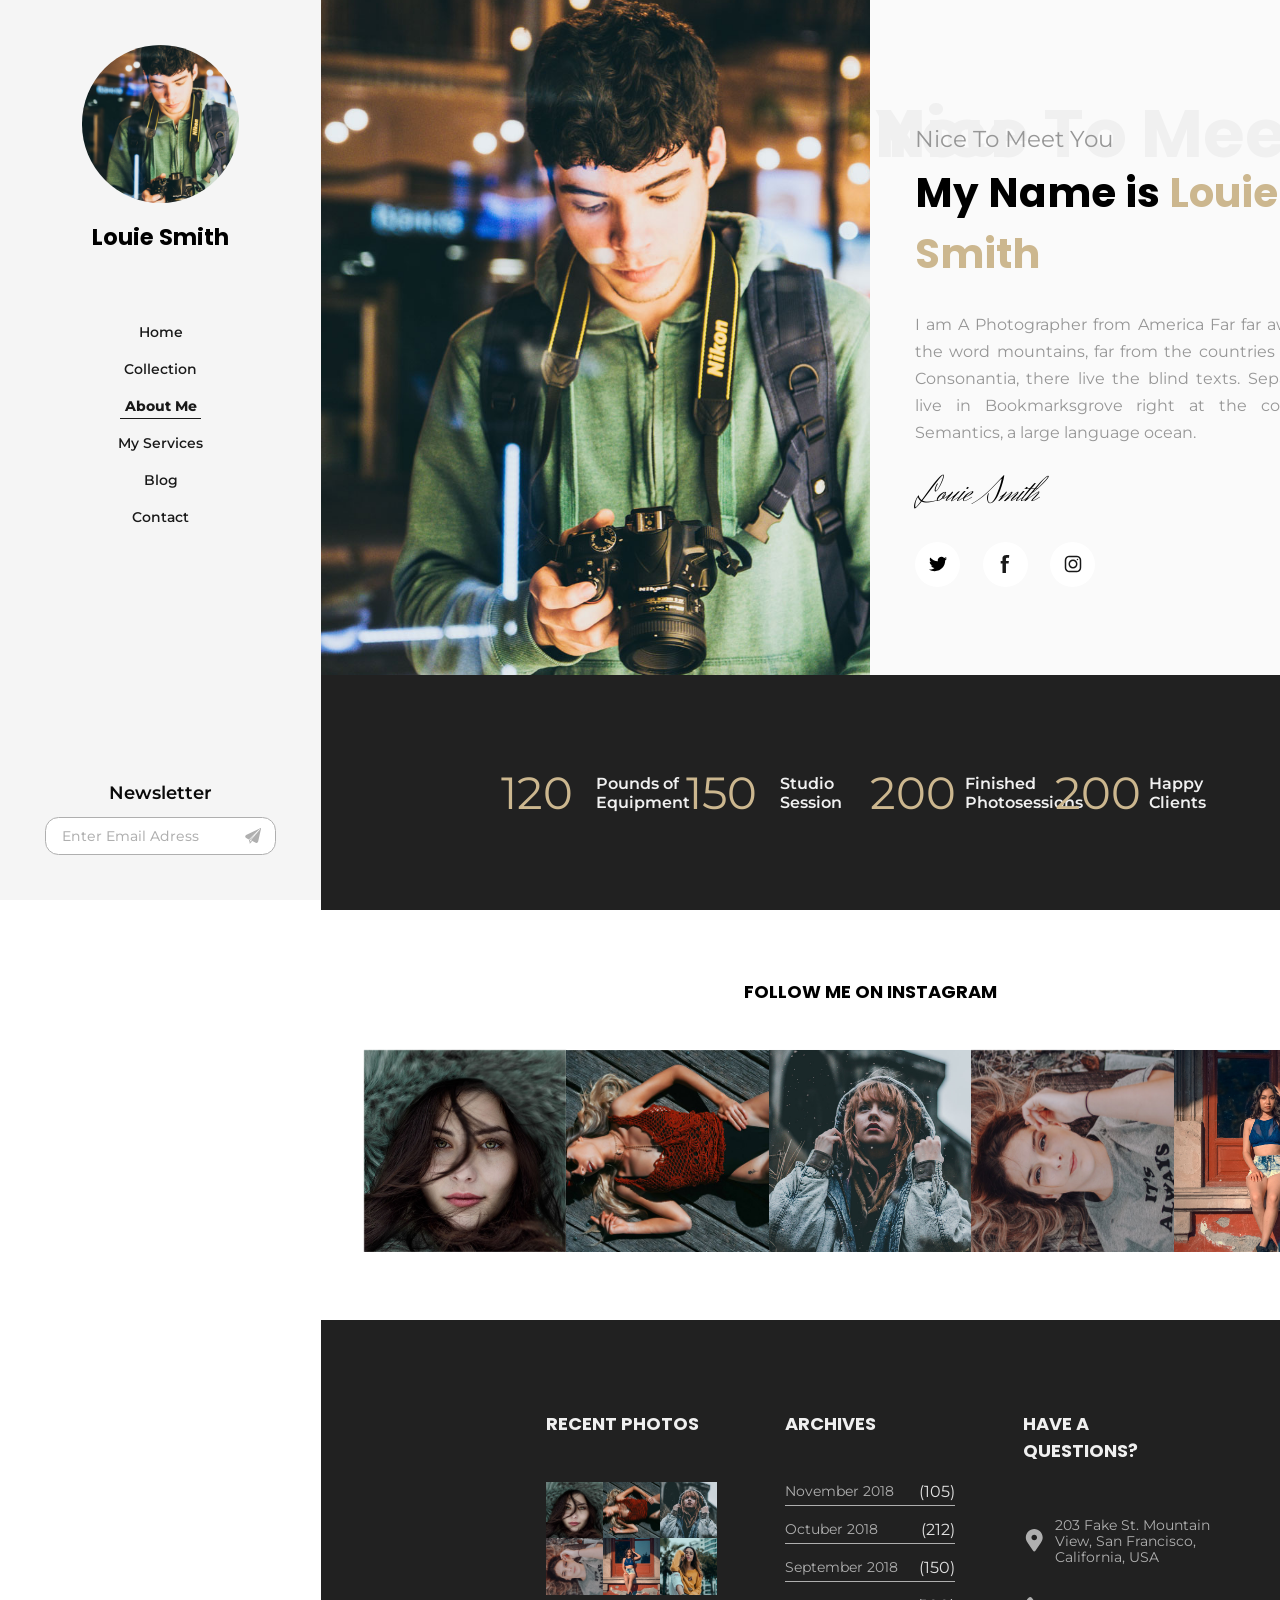
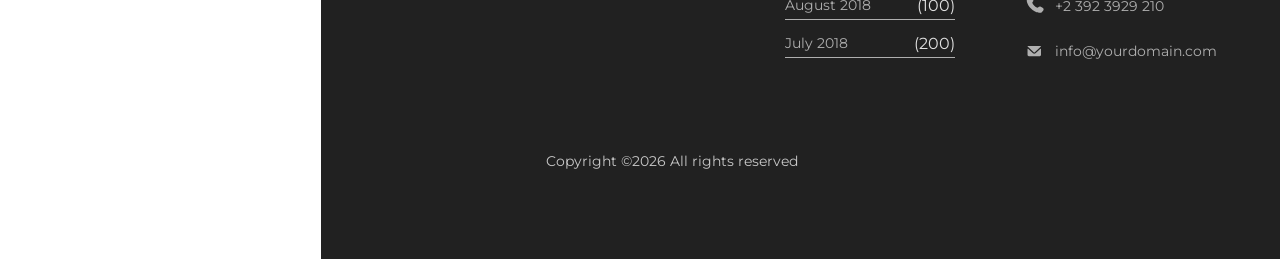
==== commit 0e672e71: "Update about.html" ====
--- a/about.html
+++ b/about.html
@@ -417,10 +417,10 @@
                 </div>
             </div>
             <div>
-                <h2>Copyright ©2026 All rights reserved | This template is made by <a href="">Lucas.g_rodrigues</a></h2>
+                <h2>Copyright ©2026 All rights reserved</a></h2>
             </div>
         </footer>
     </main>
 </body>
 
-</html>+</html>
